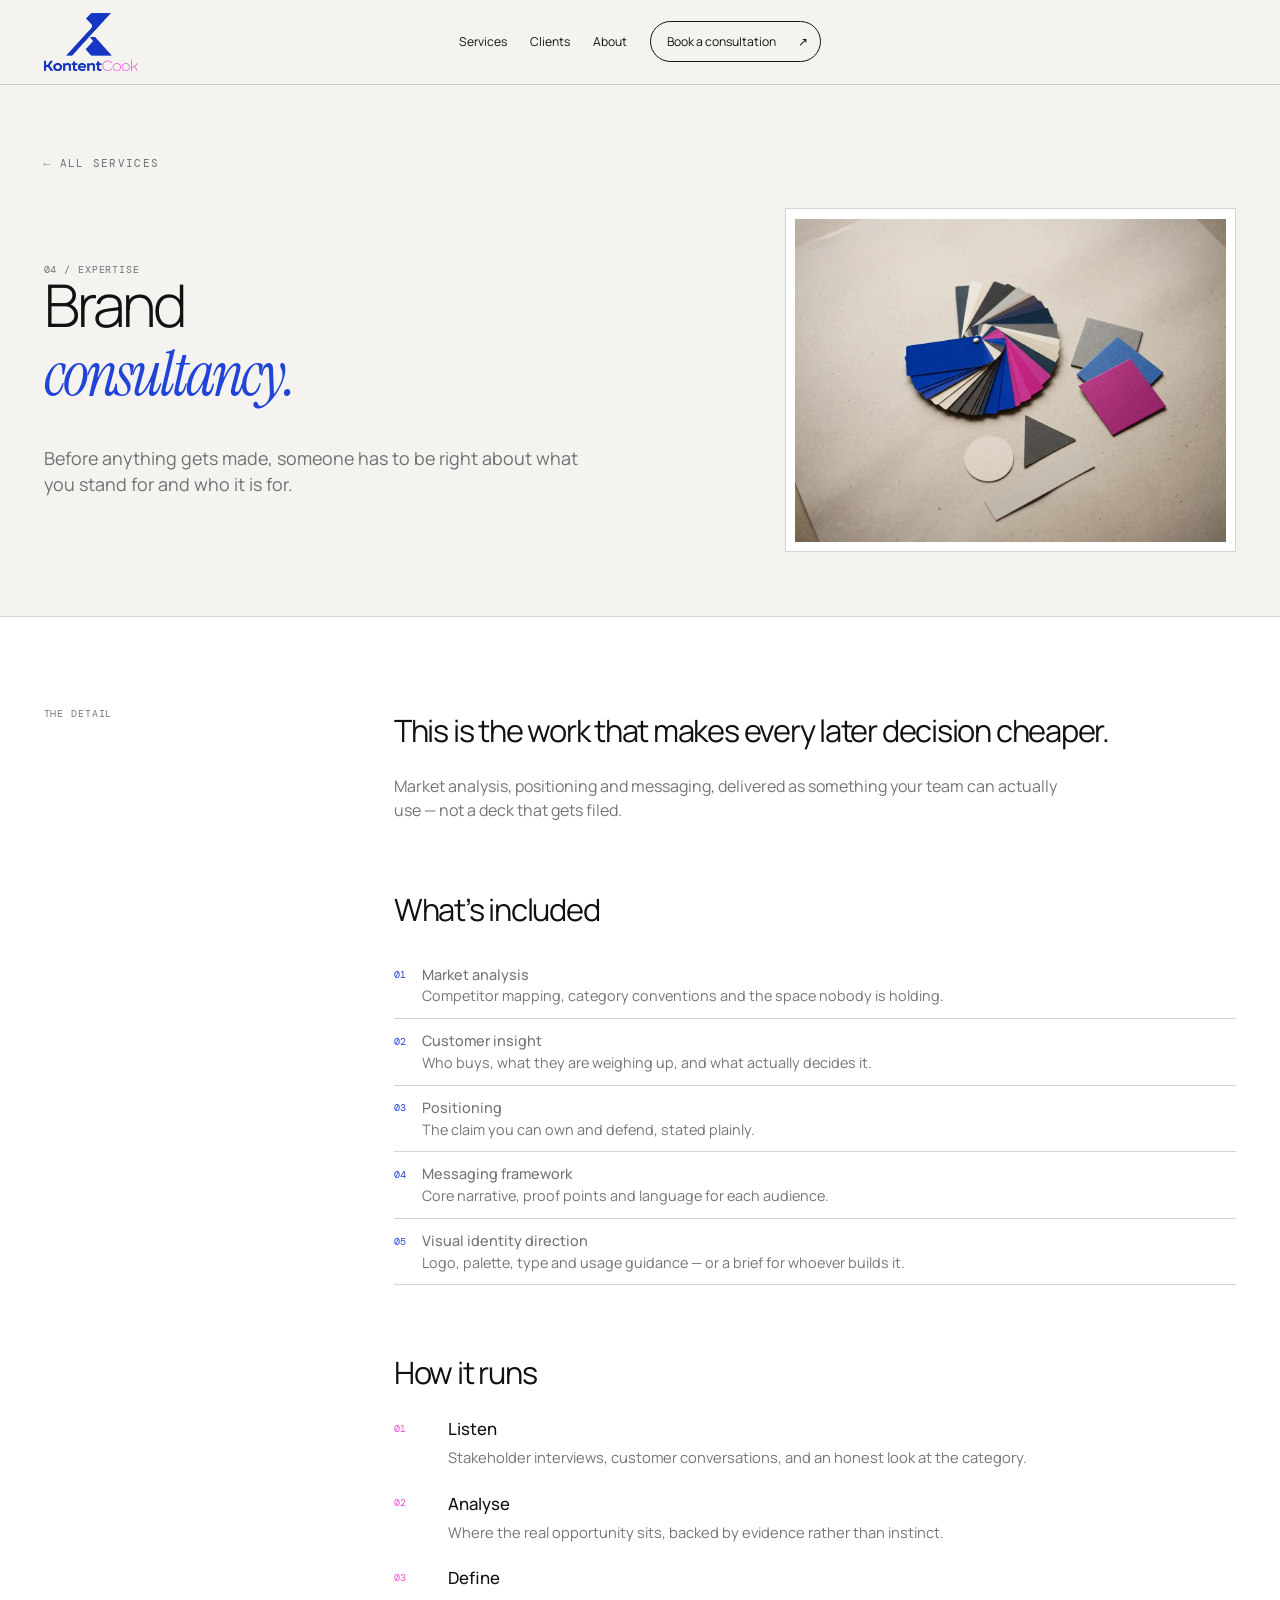
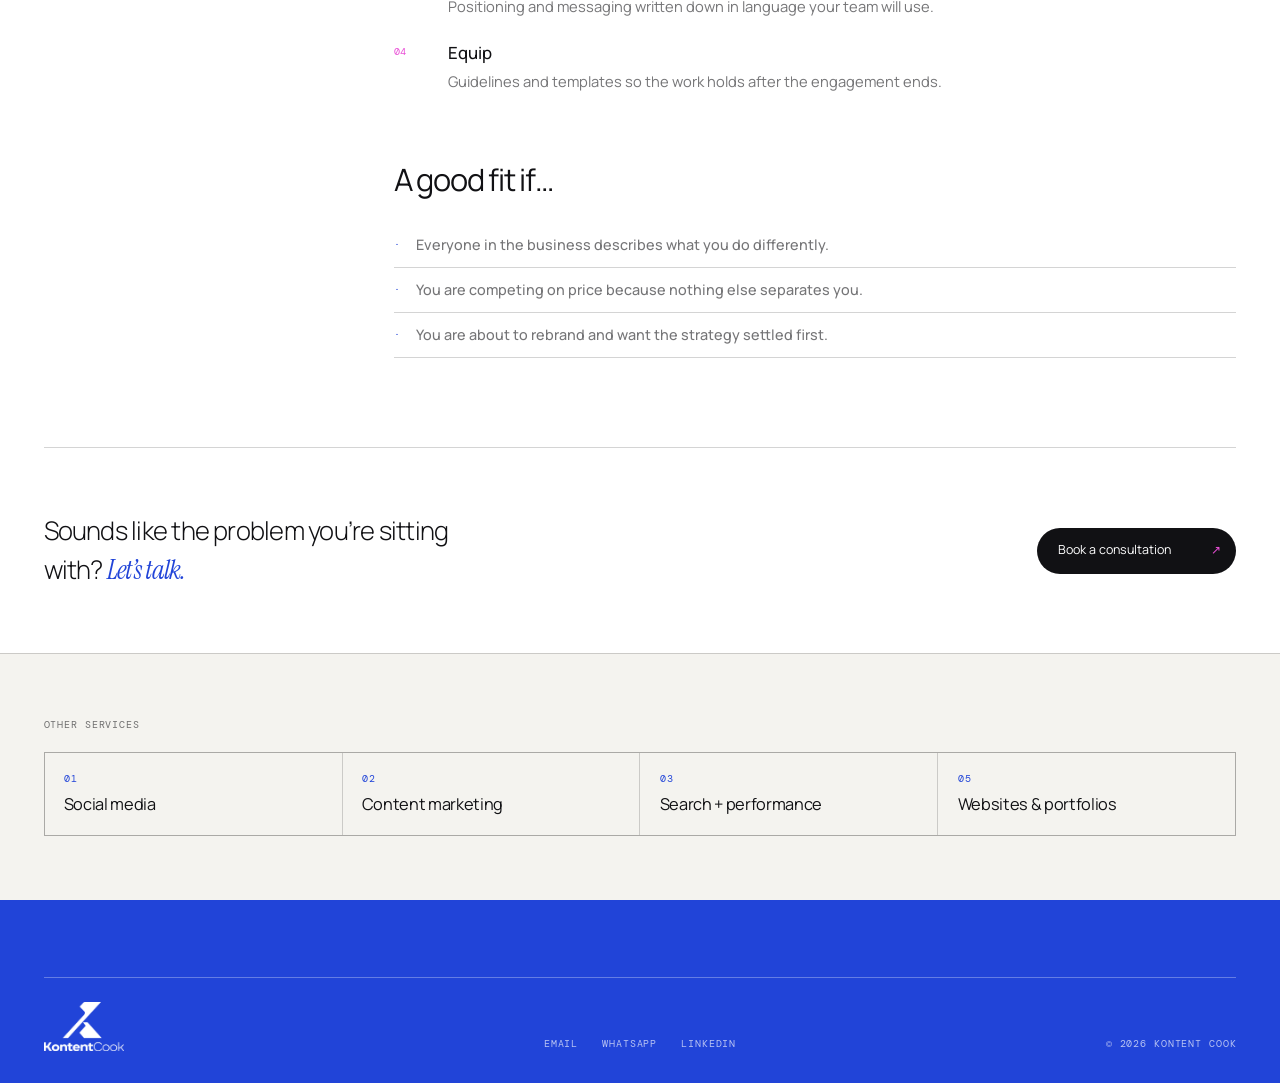
==== services/brand-consultancy.html @ 4355759a "Rework hero, point-of-view panel, clients rail and services Hero - Film sized against the sticky vie" ====
<!doctype html>
<html lang="en">
<head>
  <meta charset="utf-8">
  <meta name="viewport" content="width=device-width,initial-scale=1">
  <title>Brand Strategy and Consultancy — Kontent Cook</title>
  <meta name="description" content="Before anything gets made, someone has to be right about what you stand for and who it is for.">
  <link rel="canonical" href="https://kontentcook.com/services/brand-consultancy.html">
  <meta name="theme-color" content="#f4f3ef">
  <meta property="og:type" content="article">
  <meta property="og:site_name" content="Kontent Cook">
  <meta property="og:title" content="Brand Strategy and Consultancy — Kontent Cook">
  <meta property="og:description" content="Before anything gets made, someone has to be right about what you stand for and who it is for.">
  <meta property="og:url" content="https://kontentcook.com/services/brand-consultancy.html">
  <meta property="og:image" content="https://kontentcook.com/img/services/brand-consultancy.webp">
  <meta name="twitter:card" content="summary_large_image">
  <link rel="icon" href="../favicon-32.png" sizes="32x32">
  <link rel="apple-touch-icon" href="../apple-touch-icon.png">
  <link rel="preconnect" href="https://fonts.googleapis.com">
  <link rel="preconnect" href="https://fonts.gstatic.com" crossorigin>
  <link href="https://fonts.googleapis.com/css2?family=DM+Mono:wght@300;400&family=Instrument+Serif:ital@0;1&family=Manrope:wght@300;400;500;600&display=swap" rel="stylesheet">
  <link rel="stylesheet" href="../css/site.css">
  <script type="application/ld+json">{"@context":"https://schema.org","@type":"Service","name":"Brand Strategy and Consultancy","description":"Before anything gets made, someone has to be right about what you stand for and who it is for.","provider":{"@type":"ProfessionalService","name":"Kontent Cook","url":"https://kontentcook.com/"},"areaServed":["Sri Lanka","Sweden","UK","Singapore","Australia","New Zealand"]}</script>
</head>
<body>
  <a class="skip" href="#main">Skip to content</a>

  <header class="site-head" id="siteHead">
    <div class="head-inner">
      <a class="brand" href="../index.html" aria-label="Kontent Cook, home"><img src="../img/logo.webp" alt="Kontent Cook" width="720" height="443"></a>
      <p class="head-note">Independent marketing studio<br><span>Sri Lanka · Sweden · UK · Singapore · Australia · New Zealand · Worldwide</span></p>
      <nav class="desktop-nav" aria-label="Primary">
        <a href="../index.html#services">Services</a>
        <a href="../index.html#clients">Clients</a>
        <a href="../index.html#about">About</a>
        <a class="head-cta" href="../index.html#contact">Book a consultation <span>↗</span></a>
      </nav>
      <button class="menu-button" id="menuButton" aria-expanded="false" aria-controls="menuPanel" aria-label="Open menu"><span></span><span></span></button>
    </div>
  </header>

  <aside class="menu-panel" id="menuPanel" aria-hidden="true">
    <nav aria-label="Mobile">
      <a href="../index.html#services"><small>01</small> Services</a>
      <a href="../index.html#clients"><small>02</small> Clients</a>
      <a href="../index.html#about"><small>03</small> About</a>
      <a href="../index.html#contact"><small>04</small> Contact</a>
    </nav>
    <div class="menu-links"><a href="mailto:kontentcook2021@gmail.com">Email ↗</a><a href="https://www.linkedin.com/in/kalpani-fernando" target="_blank" rel="noopener">LinkedIn ↗</a></div>
  </aside>

  <main id="main">
    <section class="svc-hero">
      <div class="shell">
        <a class="svc-back" href="../index.html#services">← All services</a>
        <div class="svc-hero__in">
          <div>
            <p class="section-index">04 / Expertise</p>
            <h1>Brand<br><em>consultancy.</em></h1>
            <p class="svc-lede">Before anything gets made, someone has to be right about what you stand for and who it is for.</p>
          </div>
          <figure class="svc-figure">
            <img src="../img/services/brand-consultancy.webp" alt="" width="1200" height="900">
          </figure>
        </div>
      </div>
    </section>

    <section class="svc-body">
      <div class="shell svc-cols">
        <p class="section-index">The detail</p>
        <div>
          <div class="svc-block">
            <h2>This is the work that makes every later decision cheaper.</h2>
            <p style="color:var(--muted);max-width:42rem">Market analysis, positioning and messaging, delivered as something your team can actually use — not a deck that gets filed.</p>
          </div>

          <div class="svc-block">
            <h2>What&rsquo;s included</h2>
            <ul class="svc-list">
              <li><i>01</i><span><b>Market analysis</b>Competitor mapping, category conventions and the space nobody is holding.</span></li>
              <li><i>02</i><span><b>Customer insight</b>Who buys, what they are weighing up, and what actually decides it.</span></li>
              <li><i>03</i><span><b>Positioning</b>The claim you can own and defend, stated plainly.</span></li>
              <li><i>04</i><span><b>Messaging framework</b>Core narrative, proof points and language for each audience.</span></li>
              <li><i>05</i><span><b>Visual identity direction</b>Logo, palette, type and usage guidance — or a brief for whoever builds it.</span></li>
            </ul>
          </div>

          <div class="svc-block">
            <h2>How it runs</h2>
            <ol class="svc-steps">
              <li><div><h3>Listen</h3><p>Stakeholder interviews, customer conversations, and an honest look at the category.</p></div></li>
              <li><div><h3>Analyse</h3><p>Where the real opportunity sits, backed by evidence rather than instinct.</p></div></li>
              <li><div><h3>Define</h3><p>Positioning and messaging written down in language your team will use.</p></div></li>
              <li><div><h3>Equip</h3><p>Guidelines and templates so the work holds after the engagement ends.</p></div></li>
            </ol>
          </div>

          <div class="svc-block">
            <h2>A good fit if&hellip;</h2>
            <ul class="svc-list">
              <li><i>·</i><span><b>Everyone in the business describes what you do differently.</b></span></li>
              <li><i>·</i><span><b>You are competing on price because nothing else separates you.</b></span></li>
              <li><i>·</i><span><b>You are about to rebrand and want the strategy settled first.</b></span></li>
            </ul>
          </div>
        </div>
      </div>

      <div class="shell svc-cta">
        <p>Sounds like the problem you&rsquo;re sitting with? <em>Let&rsquo;s talk.</em></p>
        <a class="button button--dark" href="https://calendar.google.com/calendar/appointments/schedules/AcZssZ0rxZoeJ9dlCDskJmH9oWi0sS8WMiGjyY5BxSsb9YEfwAAl_cdGFxWCv5egynxonmfAL-ViEdG3?gv=true" target="_blank" rel="noopener">Book a consultation <span>↗</span></a>
      </div>
    </section>

    <section class="svc-siblings">
      <div class="shell">
        <p class="section-index" style="margin-bottom:1.25rem">Other services</p>
        <ul>
        <li><a href="social-media.html"><small>01</small><b>Social media</b></a></li>
        <li><a href="content-marketing.html"><small>02</small><b>Content marketing</b></a></li>
        <li><a href="search-performance.html"><small>03</small><b>Search + performance</b></a></li>
        <li><a href="websites.html"><small>05</small><b>Websites &amp; portfolios</b></a></li>
        </ul>
      </div>
    </section>
  </main>

  <footer class="contact" style="padding-top:clamp(3rem,6vw,5rem)">
    <footer class="shell footer" style="margin-top:0"><img src="../img/logo-light.webp" alt="Kontent Cook" width="720" height="443"><div><a href="mailto:kontentcook2021@gmail.com">Email</a><a href="https://wa.me/message/G6DDOOTK5DZOB1" target="_blank" rel="noopener">WhatsApp</a><a href="https://www.linkedin.com/in/kalpani-fernando" target="_blank" rel="noopener">LinkedIn</a></div><p>© <span id="year">2026</span> Kontent Cook</p></footer>
  </footer>

  <script src="../js/site.js" defer></script>
</body>
</html>
---- css/site.css ----
:root {
  --ink:#111114;
  --paper:#f4f3ef;
  --white:#fff;
  --blue:#2144d8;
  --pink:#e94fd6;
  --line:rgba(17,17,20,.18);
  --muted:rgba(17,17,20,.58);
  --sans:"Manrope",sans-serif;
  --serif:"Instrument Serif",serif;
  --mono:"DM Mono",monospace;
  --pad:clamp(1.25rem,3.4vw,3.5rem);
}
*,*::before,*::after{box-sizing:border-box}
html{scroll-behavior:smooth;background:var(--ink)}
body{margin:0;background:var(--paper);color:var(--ink);font:400 16px/1.5 var(--sans);overflow-x:hidden}
body.menu-open{overflow:hidden}
::selection{background:var(--pink);color:var(--ink)}
a{color:inherit;text-decoration:none}
img,video{display:block;max-width:100%}
button{font:inherit;color:inherit}
h1,h2,h3,p,ul,ol,dl,dd{margin:0}
ul,ol{padding:0;list-style:none}
.shell{width:min(100% - 2 * var(--pad),82rem);margin-inline:auto}
.skip{position:fixed;z-index:200;top:1rem;left:1rem;background:var(--ink);color:#fff;padding:.7rem 1rem;transform:translateY(-180%)}
.skip:focus{transform:none}
.section{padding:clamp(5rem,8vw,8rem) 0}
.section-index,.kicker,.head-note,.film figcaption,.film-label,.markets,.about-photo figcaption,.facts,.footer{font:400 clamp(.61rem,.66vw,.73rem)/1.45 var(--mono);letter-spacing:.09em;text-transform:uppercase}
.section-index{color:var(--muted)}

.site-head{position:fixed;z-index:80;inset:0 0 auto;height:5.3rem;display:flex;align-items:center;background:rgba(244,243,239,.92);border-bottom:1px solid var(--line);backdrop-filter:blur(16px)}
.head-inner{width:min(100% - 2 * var(--pad),82rem);margin:auto;display:grid;grid-template-columns:1fr auto 1fr;gap:clamp(1rem,2vw,2.25rem);align-items:center}
.brand{width:5.9rem;display:flex;align-items:center}
.brand img{width:100%;height:auto}
.head-note{text-align:center;color:var(--muted);line-height:1.55;max-width:46rem;white-space:nowrap}
.head-note span{color:var(--ink)}
.desktop-nav{justify-self:end;display:flex;align-items:center;gap:clamp(1rem,1.8vw,1.8rem);font-size:.76rem}
.desktop-nav>a:not(.head-cta){position:relative}
.desktop-nav>a:not(.head-cta)::after{content:"";position:absolute;left:0;bottom:-.35rem;width:100%;height:1px;background:currentColor;transform:scaleX(0);transform-origin:right;transition:transform .3s}
.desktop-nav>a:hover::after{transform:scaleX(1);transform-origin:left}
.head-cta{display:flex;align-items:center;gap:1.4rem;border:1px solid var(--ink);border-radius:99px;padding:.65rem .75rem .65rem 1rem;transition:background .25s,color .25s}
.head-cta:hover{background:var(--ink);color:#fff}
.menu-button{display:none;justify-self:end;position:relative;width:2.7rem;height:2.7rem;border:0;background:none;z-index:100}
.menu-button span{position:absolute;left:.6rem;top:1.15rem;width:1.5rem;height:1px;background:currentColor;transition:top .4s,transform .4s}
.menu-button span:last-child{top:1.6rem}
.menu-button.is-open span{top:1.4rem;transform:rotate(45deg)}
.menu-button.is-open span:last-child{transform:rotate(-45deg)}
.menu-panel{position:fixed;z-index:90;inset:0 0 0 auto;width:min(88vw,27rem);background:var(--blue);color:#fff;padding:7rem 2rem 2rem;display:flex;flex-direction:column;transform:translateX(101%);transition:transform .55s cubic-bezier(.76,0,.24,1)}
.menu-panel.is-open{transform:none}
.menu-panel nav{border-top:1px solid rgba(255,255,255,.35)}
.menu-panel nav a{display:flex;gap:1rem;align-items:baseline;padding:.65rem 0;border-bottom:1px solid rgba(255,255,255,.35);font-size:2.7rem;font-weight:300;letter-spacing:-.05em}
.menu-panel nav small{font:.6rem var(--mono)}
.menu-links{margin-top:auto;display:flex;gap:1.5rem;font-size:.75rem}

.hero{height:126svh;padding-top:5.3rem;background:var(--paper)}
.hero-sticky{height:calc(100svh - 7.8rem);position:sticky;top:5.3rem;display:grid;grid-template-columns:minmax(15rem,.58fr) minmax(28rem,1.42fr);gap:clamp(1.25rem,2.4vw,2.6rem);align-items:center}
.hero-copy{position:relative;z-index:2;padding-bottom:1rem}
.kicker{margin-bottom:1.5rem;color:var(--blue)}
.hero h1{font-size:clamp(3.2rem,5.5vw,5.8rem);line-height:.86;letter-spacing:-.057em;font-weight:400}
.hero h1 span,.hero h1 em{display:block}
.hero h1 em{font:italic 1.04em/.92 var(--serif);color:var(--blue);padding-left:clamp(1rem,3vw,3.6rem)}
.hero-lede{max-width:28rem;margin-top:1.8rem;color:var(--muted);font-size:clamp(.92rem,1vw,1.05rem)}
.hero-actions{display:flex;align-items:center;gap:1.6rem;margin-top:1.8rem}
.button{display:inline-flex;align-items:center;justify-content:space-between;gap:2.5rem;border-radius:99px;padding:.85rem .95rem .85rem 1.3rem;font-size:.78rem;transition:background .25s,color .25s,transform .25s}
.button:hover{transform:translateY(-2px)}
.button--dark{background:var(--ink);color:#fff}
.button--dark span{color:var(--pink)}
.text-link{display:inline-flex;align-items:center;gap:1.5rem;padding-bottom:.25rem;border-bottom:1px solid var(--line);font-size:.78rem}
.text-link span{color:var(--blue)}

/* The film slides left under the headline and bleeds off the right edge, so it
   reads as one composition with the copy rather than a boxed-off panel.
   --bleed is the gutter between the shell and the viewport edge. */
.film{position:relative;margin:0 0 0 clamp(-7rem,-4.5vw,-2rem);width:auto;padding:.8rem}
.film-window{position:relative;height:clamp(18rem,calc(100svh - 12.1rem),50rem);overflow:hidden;background:#0d0e10;box-shadow:0 1.5rem 4rem rgba(17,17,20,.13)}
/* Fades the left edge into the paper so dark type stays readable over it. */
.film-window,.film-corner--tl{-webkit-mask-image:linear-gradient(90deg,transparent 0,rgba(0,0,0,.22) 11%,#000 33%);mask-image:linear-gradient(90deg,transparent 0,rgba(0,0,0,.22) 11%,#000 33%)}
.film-window video{width:100%;height:100%;object-fit:cover}
.film-light{position:absolute;inset:0;pointer-events:none;background:radial-gradient(circle at var(--mx,50%) var(--my,45%),rgba(75,110,255,.14),transparent 34%),linear-gradient(180deg,transparent 65%,rgba(0,0,0,.48));transition:background .1s}
.film-label{position:absolute;left:42%;right:1rem;bottom:1rem;display:flex;justify-content:space-between;color:rgba(255,255,255,.76)}
.film-label b{font-weight:400}
.film figcaption{display:grid;grid-template-columns:auto 1fr;align-items:center;gap:1rem;margin-top:.8rem;padding-inline:clamp(2.5rem,7vw,8rem) 0;color:var(--muted)}
.film-status{display:flex;align-items:center;gap:.55rem;white-space:nowrap}
.film-status i{width:.38rem;height:.38rem;background:var(--blue);border-radius:50%;box-shadow:0 0 0 .25rem rgba(33,68,216,.12)}
.film-progress{height:1px;background:var(--line);position:relative;overflow:hidden}
.film-progress i{position:absolute;inset:0 auto 0 0;width:0;background:var(--blue)}
.film-corner{position:absolute;width:1.5rem;height:1.5rem;z-index:2;pointer-events:none}
.film-corner--tl{left:0;top:0;border-left:1px solid var(--blue);border-top:1px solid var(--blue)}
.film-corner--br{right:0;bottom:0;border-right:1px solid var(--pink);border-bottom:1px solid var(--pink)}

.intro{--smoke:#0d1b25;background:#fff;padding:0}
.intro-panel{position:relative;isolation:isolate;overflow:hidden;min-height:min(80svh,44rem);display:flex;align-items:center;padding:clamp(2.5rem,5vw,5rem);background:var(--smoke) url("../img/creativity-wide.webp") 12% center/cover no-repeat;color:#fff}
.intro-panel::before{content:"";position:absolute;inset:0;z-index:-1;background:linear-gradient(96deg,rgba(8,16,22,.93) 0%,rgba(8,16,22,.8) 28%,rgba(8,16,22,.38) 52%,rgba(8,16,22,.04) 70%),linear-gradient(0deg,rgba(8,16,22,.55),transparent 45%)}
.intro-inner{max-width:38rem}
.intro .section-index{color:rgba(255,255,255,.55)}
.intro-statement{margin-top:clamp(1.5rem,3vw,2.5rem);font:400 clamp(2.3rem,4.4vw,4.6rem)/1.08 var(--serif);letter-spacing:-.02em;text-wrap:balance}
.intro-statement em{font-style:italic;color:var(--pink)}
.intro-notes{display:grid;gap:clamp(1.25rem,2.5vw,2rem);margin-top:clamp(2.5rem,5vw,4rem);max-width:34rem;color:rgba(255,255,255,.72)}
.intro-notes p:last-child{font:.72rem/1.9 var(--mono);text-transform:uppercase;letter-spacing:.1em;color:rgba(255,255,255,.5)}
.section-head h2 em,.about h2 em,.contact h2 em{font:italic 1.05em var(--serif);color:var(--blue)}

.services{background:var(--paper)}
.section-head{display:grid;grid-template-columns:.45fr 1fr .52fr;gap:clamp(2rem,4vw,5rem);align-items:end;margin-bottom:4rem}
.section-head h2,.about h2{font-size:clamp(2.7rem,4.4vw,4.8rem);font-weight:300;line-height:.92;letter-spacing:-.05em}
.section-head>p:last-child{color:var(--muted);font-size:.9rem;max-width:22rem}
.service-list{border-top:1px solid var(--line)}
.service-list li{display:grid;grid-template-columns:3rem 1fr minmax(16rem,.7fr);gap:2rem;align-items:baseline;padding:1.7rem 0;border-bottom:1px solid var(--line);transition:padding .3s,background .3s}
.service-list li:hover{padding-inline:1rem;background:#fff}
.service-list span{font:.65rem var(--mono);color:var(--blue)}
.service-list h3{font-size:clamp(1.45rem,2.2vw,2.25rem);font-weight:400;letter-spacing:-.035em}
.service-list p{color:var(--muted);font-size:.9rem}

.clients{background:#fff;border-block:1px solid var(--line)}
.section-head--clients h2 em{color:var(--pink)}
.logo-rail{display:flex;width:100%;overflow:hidden;border-block:1px solid var(--line);-webkit-mask-image:linear-gradient(90deg,transparent,#000 6%,#000 94%,transparent);mask-image:linear-gradient(90deg,transparent,#000 6%,#000 94%,transparent)}
.logo-track{display:flex;flex:0 0 auto;animation:logo-slide 34s linear infinite}
.logo-rail:hover .logo-track{animation-play-state:paused}
.logo-track li{flex:0 0 auto;width:clamp(11rem,15vw,15rem);aspect-ratio:1.55;display:flex;align-items:center;justify-content:center;padding:clamp(.7rem,1.5vw,1.25rem);border-right:1px solid var(--line);transition:background .25s}
.logo-track li:hover{background:var(--paper)}
.logo-track li.dark{background:#1a1a1c}
.logo-track img{max-width:100%;max-height:100%;width:auto;height:auto;object-fit:contain;transition:transform .25s}
.logo-track li:hover img{transform:scale(1.03)}
@keyframes logo-slide{to{transform:translateX(-100%)}}
.markets{margin-top:1.5rem;text-align:right;color:var(--muted)}
.markets i{display:inline-block;width:.3rem;height:.3rem;border-radius:50%;background:var(--pink);margin:0 .9rem;vertical-align:middle}

.about{background:var(--paper)}
.about-grid{display:grid;grid-template-columns:minmax(19rem,.75fr) minmax(24rem,1fr);gap:clamp(3rem,7vw,8rem);align-items:center}
.about-photo{margin:0;position:relative;padding:.6rem;border:1px solid var(--line);background:#fff}
.about-photo img{width:100%;aspect-ratio:4/5;object-fit:cover;object-position:center top}
.about-photo figcaption{display:flex;justify-content:space-between;padding:.7rem .25rem .1rem;color:var(--muted)}
.about-copy .section-index{margin-bottom:2rem}
.about h2 em{color:var(--pink)}
.about-lede{max-width:36rem;margin-top:2.2rem;font-size:clamp(1.1rem,1.6vw,1.45rem);line-height:1.4}
.about-copy>p:not(.section-index):not(.about-lede){max-width:35rem;margin-top:1.2rem;color:var(--muted);font-size:.94rem}
.facts{display:grid;grid-template-columns:repeat(3,1fr);gap:1rem;margin-top:2.3rem;padding-top:1rem;border-top:1px solid var(--line)}
.facts div{display:flex;flex-direction:column;gap:.45rem}
.facts dt{color:var(--muted)}
.facts dd{font-family:var(--sans);text-transform:none;letter-spacing:0}
.about .text-link{margin-top:2rem}

.contact{background:var(--blue);color:#fff;padding:clamp(5rem,8vw,8rem) 0 2rem}
.contact-inner{display:grid;grid-template-columns:1.25fr .75fr;gap:clamp(3rem,8vw,9rem);align-items:end}
.contact .section-index{color:rgba(255,255,255,.58);margin-bottom:1.5rem}
.contact h2{font-size:clamp(4rem,7.5vw,7.5rem);font-weight:400;line-height:.76;letter-spacing:-.06em;text-transform:uppercase}
.contact h2 em{display:block;text-transform:none;color:var(--pink);padding-left:clamp(1rem,5vw,5rem)}
.contact-action p{max-width:25rem;color:rgba(255,255,255,.72);margin-bottom:1.7rem}
.button--light{background:#fff;color:var(--blue)}
.footer{margin-top:5rem;padding-top:1.5rem;border-top:1px solid rgba(255,255,255,.3);display:grid;grid-template-columns:1fr auto 1fr;align-items:end;color:rgba(255,255,255,.68)}
.footer img{width:5rem;height:auto}
.footer>div{display:flex;gap:1.5rem}
.footer>p{text-align:right}

.enter{opacity:0;transform:translateY(1.5rem);animation:enter .8s cubic-bezier(.22,1,.36,1) forwards}
.hero h1{animation-delay:.08s}.hero-lede{animation-delay:.16s}.hero-actions{animation-delay:.24s}.film{animation-delay:.14s}
@keyframes enter{to{opacity:1;transform:none}}
.reveal{opacity:0;transform:translateY(1.5rem);transition:opacity .75s cubic-bezier(.22,1,.36,1),transform .75s cubic-bezier(.22,1,.36,1)}
.reveal.is-visible{opacity:1;transform:none}

@media(max-width:1280px){.head-note{display:none}}
@media(max-width:980px){
  .head-inner{grid-template-columns:1fr 1fr}.head-note,.desktop-nav{display:none}.menu-button{display:block}
  .hero{height:auto;padding:7.5rem 0 4.5rem}.hero-sticky{height:auto;position:static;grid-template-columns:1fr;gap:3rem}.hero-copy{max-width:36rem}.film{width:min(100%,46rem);margin:0;padding:.8rem}.film-window{height:auto;aspect-ratio:16/9}.film-window,.film-corner--tl{-webkit-mask-image:none;mask-image:none}.film figcaption{padding-inline:0}.film-label{left:1rem}
  .intro-grid,.section-head{grid-template-columns:1fr}.intro-grid>.section-index,.section-head>.section-index{margin-bottom:.5rem}.section-head{gap:1.25rem}.section-head>p:last-child{margin-left:auto}
  .about-grid{gap:3rem}
}
@media(max-width:680px){
  .intro-panel{background-image:url("../img/creativity.webp");background-position:center;min-height:min(78svh,34rem)}
  .intro-panel::before{background:linear-gradient(180deg,rgba(8,16,22,.5) 0%,rgba(8,16,22,.85) 45%,rgba(8,16,22,.95) 100%)}
  .intro-inner{max-width:none}
  :root{--pad:1.15rem}.site-head{height:4.6rem}.hero{padding-top:6.6rem}.brand{width:5.2rem}
  .hero h1{font-size:clamp(3.4rem,15.8vw,5.2rem)}.hero-lede{max-width:20rem}.hero-actions{align-items:flex-start;flex-direction:column;gap:1rem}
  .film{padding:.45rem}.film figcaption{grid-template-columns:auto 1fr}.film-label{font-size:.52rem;left:.65rem;right:.65rem;bottom:.65rem}
  .section{padding:4.5rem 0}.intro-notes{grid-template-columns:1fr;margin-top:2rem}.section-head>p:last-child{margin-left:0}
  .service-list li{grid-template-columns:2.2rem 1fr;gap:1rem;padding:1.4rem 0}.service-list p{grid-column:2}
  .logo-track li{width:9.5rem;aspect-ratio:1.35;padding:.85rem}.markets{text-align:left;line-height:2}
  .about-grid{grid-template-columns:1fr}.about-photo{max-width:28rem}.facts{grid-template-columns:1fr}
  .contact-inner{grid-template-columns:1fr}.contact h2{font-size:clamp(4rem,18vw,6rem)}.contact h2 em{padding-left:0}.footer{grid-template-columns:1fr auto;gap:1.5rem}.footer>div{grid-column:1/3;grid-row:1}.footer>p{font-size:.55rem}
}
@media(prefers-reduced-motion:reduce){
  .logo-track{animation:none}
  .logo-rail{overflow-x:auto}
  html{scroll-behavior:auto}*,*::before,*::after{animation-duration:.01ms!important;transition-duration:.01ms!important}.enter,.reveal{opacity:1;transform:none}.film-window video{display:none}.film-window{background:url('../media/poster.webp') center/cover no-repeat}
}

/* ---------- services: card grid ---------- */
.service-grid{display:grid;grid-template-columns:repeat(6,minmax(0,1fr));gap:clamp(1rem,1.8vw,1.6rem)}
.service-card{grid-column:span 2;display:flex;flex-direction:column;background:#fff;border:1px solid var(--line);overflow:hidden;transition:border-color .3s,transform .35s,box-shadow .35s}
.service-card:nth-child(4),.service-card:nth-child(5){grid-column:span 3}
.service-card:hover{border-color:var(--ink);transform:translateY(-4px);box-shadow:0 1.2rem 2.6rem rgba(17,17,20,.09)}
.service-card figure{margin:0;overflow:hidden;aspect-ratio:4/3;background:var(--paper)}
.service-card img{width:100%;height:100%;object-fit:cover;transition:transform .65s cubic-bezier(.22,1,.36,1)}
.service-card:hover img{transform:scale(1.045)}
.service-card__body{flex:1;display:flex;flex-direction:column;gap:.65rem;padding:clamp(1.2rem,2vw,1.8rem)}
.service-card__no{font:.65rem var(--mono);letter-spacing:.12em;color:var(--blue)}
.service-card h3{font-size:clamp(1.25rem,1.8vw,1.85rem);font-weight:400;letter-spacing:-.035em;line-height:1.05}
.service-card p{color:var(--muted);font-size:.9rem}
.service-card__go{margin-top:auto;padding-top:1.1rem;border-top:1px solid var(--line);display:flex;align-items:center;justify-content:space-between;font:.66rem var(--mono);letter-spacing:.12em;text-transform:uppercase}
.service-card__go i{font-style:normal;color:var(--blue);transition:transform .3s}
.service-card:hover .service-card__go i{transform:translate(.28rem,-.28rem)}

/* ---------- service detail pages ---------- */
.svc-hero{padding:calc(5.3rem + clamp(2.5rem,5vw,4.5rem)) 0 clamp(2.5rem,5vw,4rem);background:var(--paper)}
.svc-hero__in{display:grid;grid-template-columns:1.2fr .8fr;gap:clamp(2rem,5vw,5rem);align-items:center}
.svc-back{display:inline-flex;align-items:center;gap:.6rem;margin-bottom:clamp(1.5rem,3vw,2.5rem);font:.68rem var(--mono);letter-spacing:.12em;text-transform:uppercase;color:var(--muted);transition:color .25s}
.svc-back:hover{color:var(--ink)}
.svc-hero h1{font-size:clamp(2.5rem,4.6vw,4.6rem);font-weight:300;line-height:.96;letter-spacing:-.05em}
.svc-hero h1 em{font:italic 1.05em var(--serif);color:var(--blue)}
.svc-lede{margin-top:clamp(1.2rem,2.5vw,2rem);max-width:34rem;font-size:clamp(1.02rem,1.4vw,1.3rem);line-height:1.45;color:var(--muted)}
.svc-figure{margin:0;padding:.6rem;border:1px solid var(--line);background:#fff}
.svc-figure img{width:100%;height:auto;aspect-ratio:4/3;object-fit:cover}
.svc-body{background:#fff;border-top:1px solid var(--line)}
.svc-cols{display:grid;grid-template-columns:.34fr 1fr;gap:clamp(2rem,5vw,5rem);padding-block:clamp(3.5rem,7vw,6rem)}
.svc-block+.svc-block{margin-top:clamp(2.5rem,5vw,4rem)}
.svc-block h2{margin-bottom:1.3rem;font-size:clamp(1.5rem,2.4vw,2.2rem);font-weight:400;letter-spacing:-.04em}
.svc-list li{display:grid;grid-template-columns:auto 1fr;gap:1rem;padding-block:.7rem;border-bottom:1px solid var(--line)}
.svc-list i{font-style:normal;font:.62rem var(--mono);color:var(--blue);padding-top:.28rem}
.svc-list b{display:block;font-weight:500}
.svc-list span{color:var(--muted);font-size:.9rem}
.svc-steps{counter-reset:step;display:grid;gap:1.4rem}
.svc-steps li{counter-increment:step;display:grid;grid-template-columns:2.4rem 1fr;gap:1rem}
.svc-steps li::before{content:counter(step,decimal-leading-zero);font:.62rem var(--mono);color:var(--pink);padding-top:.35rem}
.svc-steps h3{margin-bottom:.3rem;font-size:1.05rem;font-weight:500}
.svc-steps p{color:var(--muted);font-size:.92rem}
.svc-cta{border-top:1px solid var(--line);padding-block:clamp(2.5rem,5vw,4rem);display:flex;flex-wrap:wrap;gap:1.5rem;align-items:center;justify-content:space-between}
.svc-cta p{font-size:clamp(1.2rem,2vw,1.7rem);font-weight:300;letter-spacing:-.03em;max-width:28rem}
.svc-cta em{font:italic 1.05em var(--serif);color:var(--blue)}
.svc-siblings{background:var(--paper);border-top:1px solid var(--line);padding-block:clamp(2.5rem,5vw,4rem)}
.svc-siblings ul{display:grid;grid-template-columns:repeat(auto-fit,minmax(13rem,1fr));gap:1px;background:var(--line);border:1px solid var(--line)}
.svc-siblings li{background:var(--paper)}
.svc-siblings a{display:flex;flex-direction:column;gap:.4rem;padding:1.2rem;height:100%;transition:background .25s}
.svc-siblings a:hover{background:#fff}
.svc-siblings small{font:.62rem var(--mono);letter-spacing:.12em;color:var(--blue)}
.svc-siblings b{font-weight:400;font-size:1.02rem;letter-spacing:-.02em}

@media(max-width:980px){
  .service-grid{grid-template-columns:repeat(4,minmax(0,1fr))}
  .service-card,.service-card:nth-child(4),.service-card:nth-child(5){grid-column:span 2}
  .svc-hero__in,.svc-cols{grid-template-columns:1fr}
  .svc-cols>.section-index{margin-bottom:-1rem}
}
@media(max-width:680px){
  .service-grid{grid-template-columns:1fr}
  .service-card,.service-card:nth-child(4),.service-card:nth-child(5){grid-column:span 1}
}
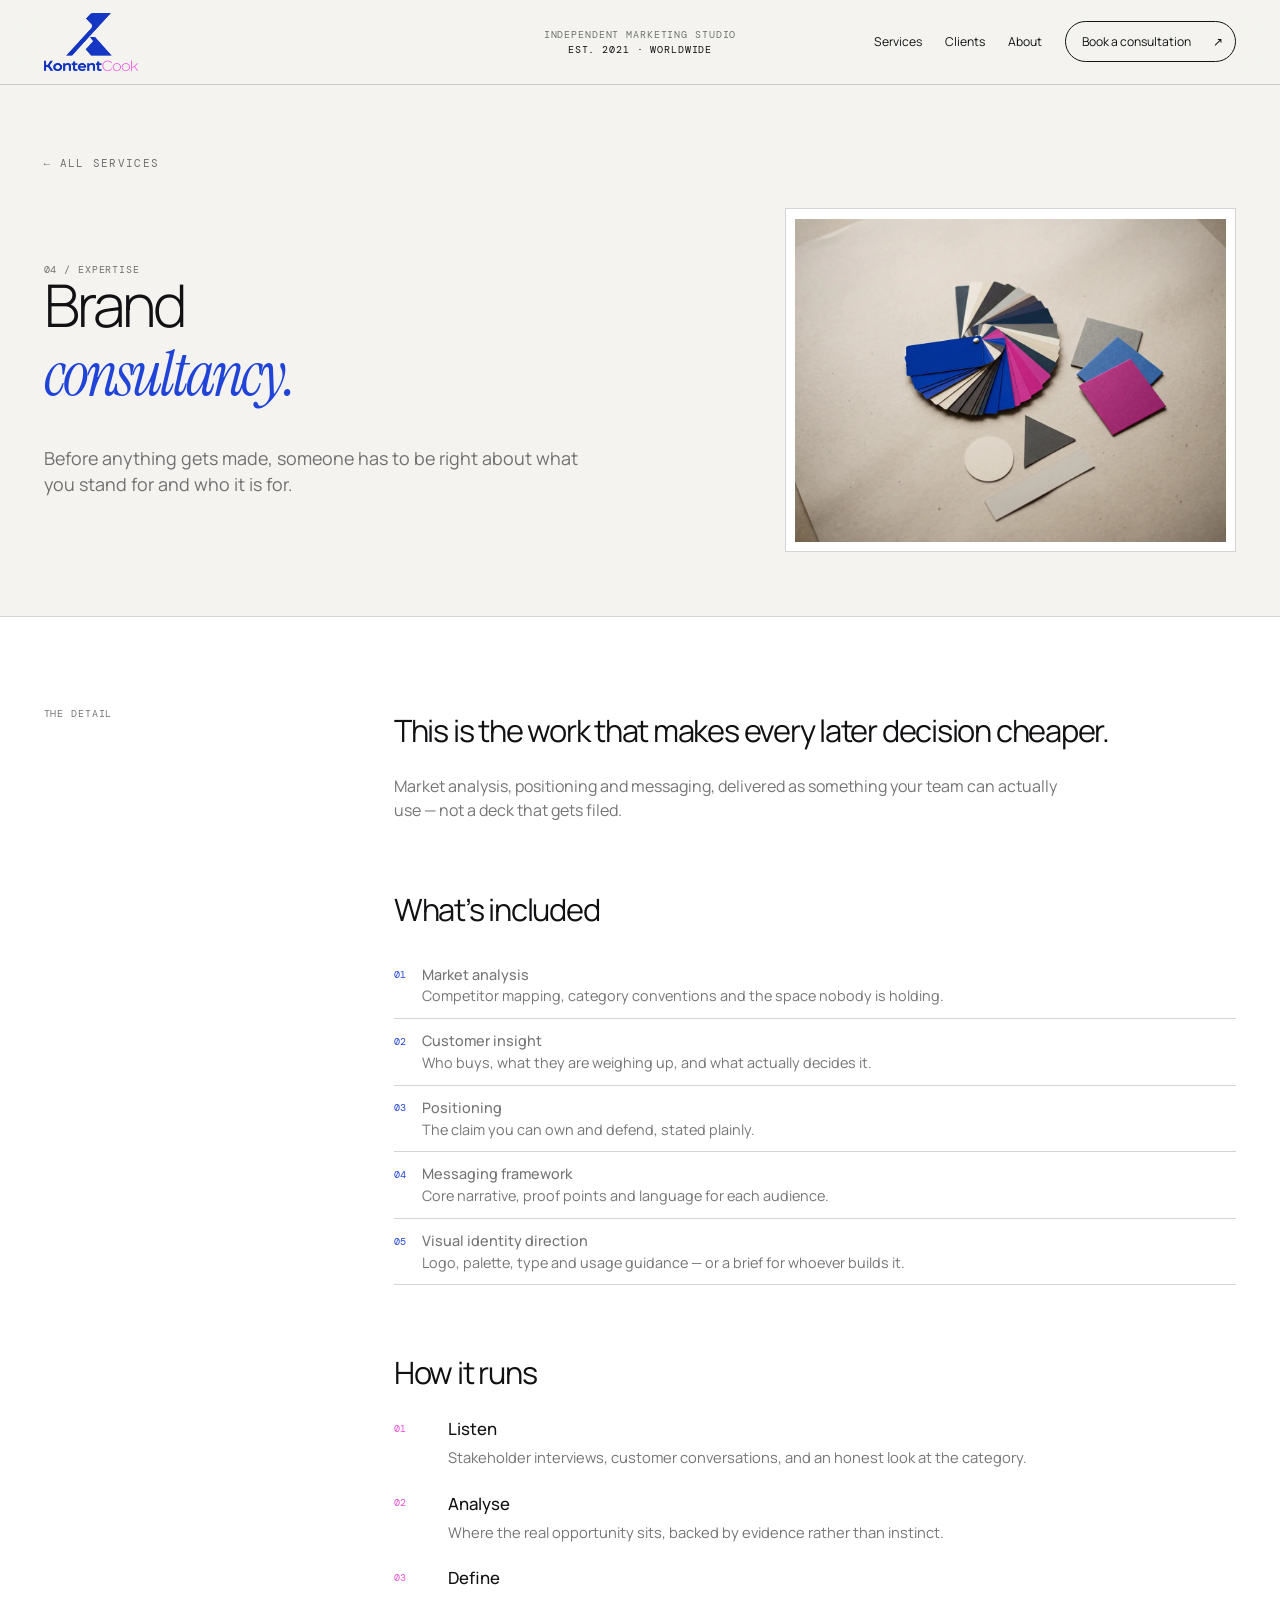
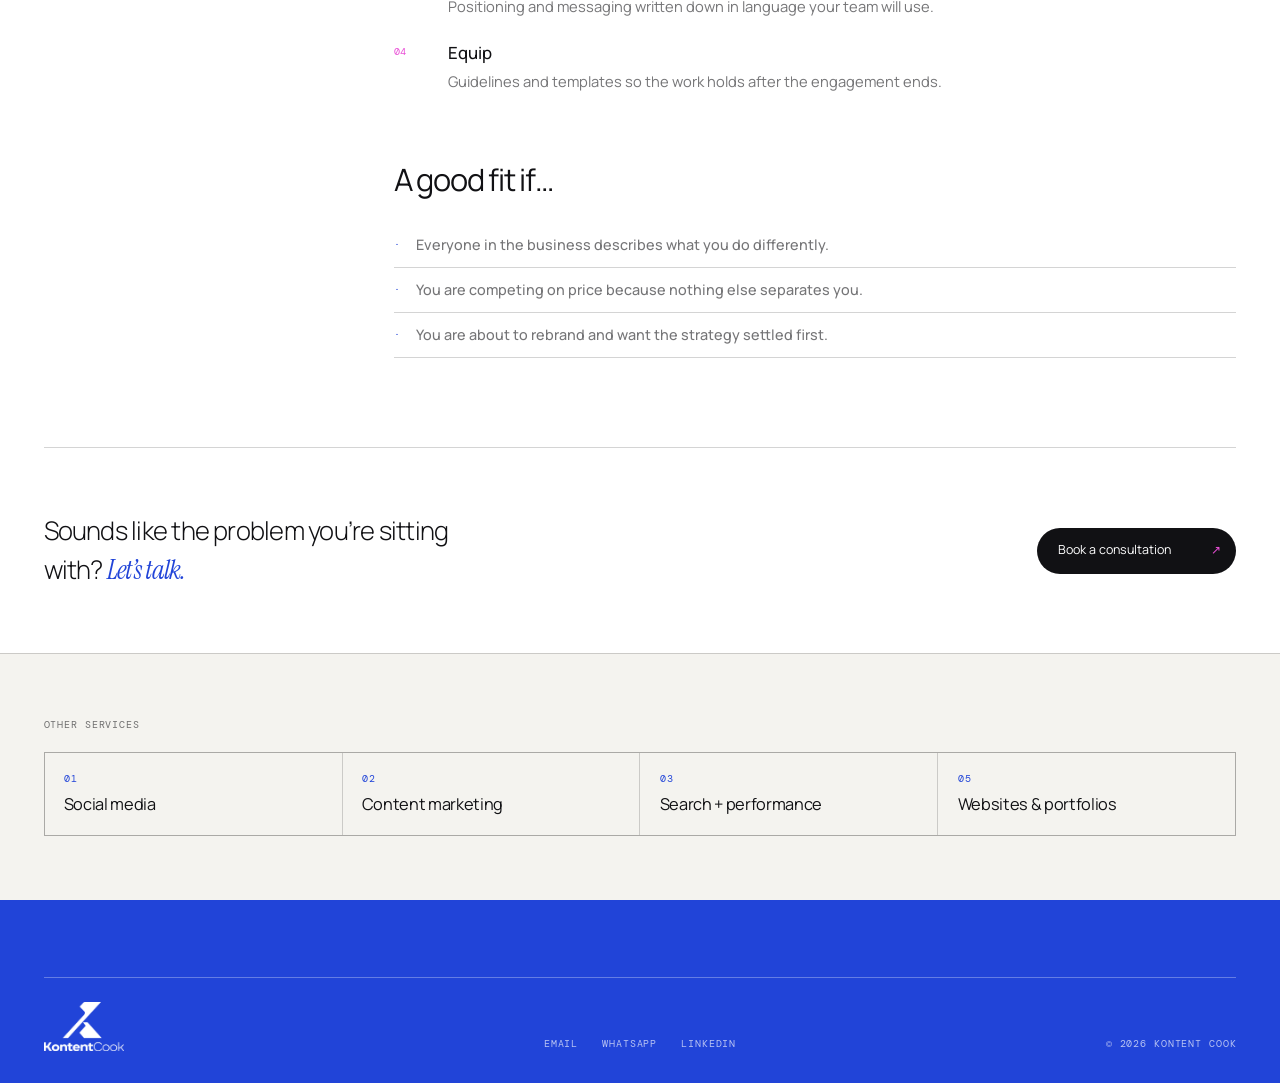
==== commit 08e05581: "Simplify the header note Six countries plus Worldwide crowded the header and left no room to add ano" ====
--- a/services/brand-consultancy.html
+++ b/services/brand-consultancy.html
@@ -28,7 +28,7 @@
   <header class="site-head" id="siteHead">
     <div class="head-inner">
       <a class="brand" href="../index.html" aria-label="Kontent Cook, home"><img src="../img/logo.webp" alt="Kontent Cook" width="720" height="443"></a>
-      <p class="head-note">Independent marketing studio<br><span>Sri Lanka · Sweden · UK · Singapore · Australia · New Zealand · Worldwide</span></p>
+      <p class="head-note">Independent marketing studio<br><span>Est. 2021 · Worldwide</span></p>
       <nav class="desktop-nav" aria-label="Primary">
         <a href="../index.html#services">Services</a>
         <a href="../index.html#clients">Clients</a>
--- a/css/site.css
+++ b/css/site.css
@@ -32,7 +32,7 @@
 .head-inner{width:min(100% - 2 * var(--pad),82rem);margin:auto;display:grid;grid-template-columns:1fr auto 1fr;gap:clamp(1rem,2vw,2.25rem);align-items:center}
 .brand{width:5.9rem;display:flex;align-items:center}
 .brand img{width:100%;height:auto}
-.head-note{text-align:center;color:var(--muted);line-height:1.55;max-width:46rem;white-space:nowrap}
+.head-note{text-align:center;color:var(--muted);line-height:1.55}
 .head-note span{color:var(--ink)}
 .desktop-nav{justify-self:end;display:flex;align-items:center;gap:clamp(1rem,1.8vw,1.8rem);font-size:.76rem}
 .desktop-nav>a:not(.head-cta){position:relative}
@@ -157,7 +157,6 @@
 .reveal{opacity:0;transform:translateY(1.5rem);transition:opacity .75s cubic-bezier(.22,1,.36,1),transform .75s cubic-bezier(.22,1,.36,1)}
 .reveal.is-visible{opacity:1;transform:none}
 
-@media(max-width:1280px){.head-note{display:none}}
 @media(max-width:980px){
   .head-inner{grid-template-columns:1fr 1fr}.head-note,.desktop-nav{display:none}.menu-button{display:block}
   .hero{height:auto;padding:7.5rem 0 4.5rem}.hero-sticky{height:auto;position:static;grid-template-columns:1fr;gap:3rem}.hero-copy{max-width:36rem}.film{width:min(100%,46rem);margin:0;padding:.8rem}.film-window{height:auto;aspect-ratio:16/9}.film-window,.film-corner--tl{-webkit-mask-image:none;mask-image:none}.film figcaption{padding-inline:0}.film-label{left:1rem}
